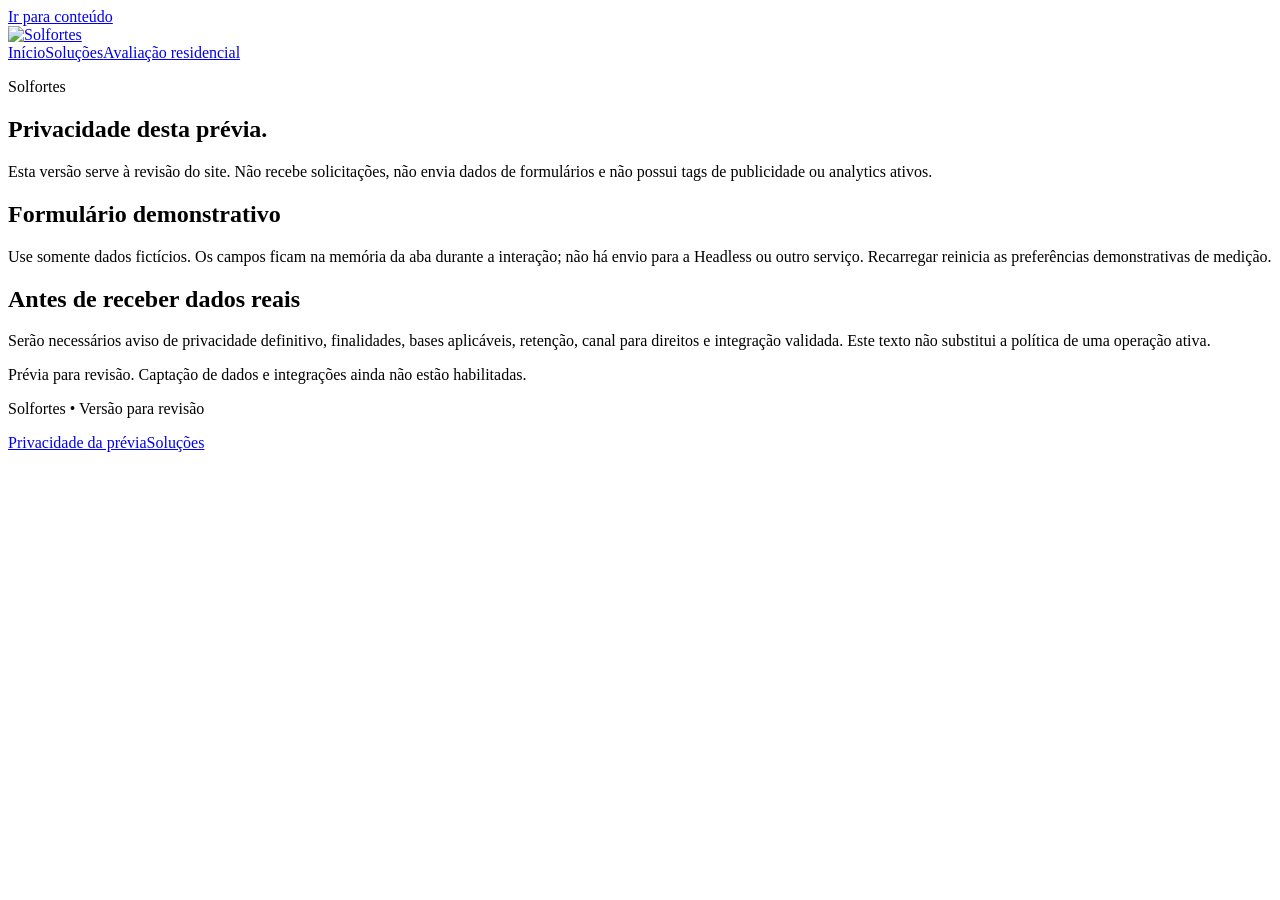
==== privacidade/index.html @ df164887 "Publish sanitized static Solfortes evaluation preview" ====
<!doctype html><html lang="pt-BR"><head><meta charset="utf-8"><meta name="viewport" content="width=device-width,initial-scale=1"><meta name="robots" content="noindex,nofollow"><meta name="description" content="Esta versão serve à revisão do site. Não recebe solicitações, não envia dados de formulários e não possui tags de publicidade ou analytics ativos."><meta http-equiv="Content-Security-Policy" content="default-src 'none'; img-src 'self' data:; style-src 'self'; script-src 'self'; connect-src 'none'; form-action 'none'; base-uri 'none'"><title>Privacidade desta prévia. | Solfortes — prévia</title><link rel="stylesheet" href="/solfortes-preview/assets/style.css"><script defer src="/solfortes-preview/assets/webmcp-public.js"></script></head><body><a class="skip" href="#conteudo">Ir para conteúdo</a><header><div class="wrap"><a href="/solfortes-preview/" aria-label="Solfortes, início"><img class="logo" src="/solfortes-preview/assets/logo.png" alt="Solfortes" width="130" height="90"></a><nav aria-label="Navegação principal"><a href="/solfortes-preview/">Início</a><a href="/solfortes-preview/solucoes/">Soluções</a><a href="/solfortes-preview/lp/solar-residencial/">Avaliação residencial</a></nav></div></header><main class="wrap" id="conteudo"><section class="intro"><p class="eyebrow">Solfortes</p><h1>Privacidade desta prévia.</h1><p>Esta versão serve à revisão do site. Não recebe solicitações, não envia dados de formulários e não possui tags de publicidade ou analytics ativos.</p></section><h2>Formulário demonstrativo</h2><p>Use somente dados fictícios. Os campos ficam na memória da aba durante a interação; não há envio para a Headless ou outro serviço. Recarregar reinicia as preferências demonstrativas de medição.</p><h2>Antes de receber dados reais</h2><p>Serão necessários aviso de privacidade definitivo, finalidades, bases aplicáveis, retenção, canal para direitos e integração validada. Este texto não substitui a política de uma operação ativa.</p><p class="note">Prévia para revisão. Captação de dados e integrações ainda não estão habilitadas.</p></main><footer><div class="wrap"><p>Solfortes • Versão para revisão</p><a href="/solfortes-preview/privacidade/">Privacidade da prévia</a><a href="/solfortes-preview/solucoes/">Soluções</a></div></footer></body></html>
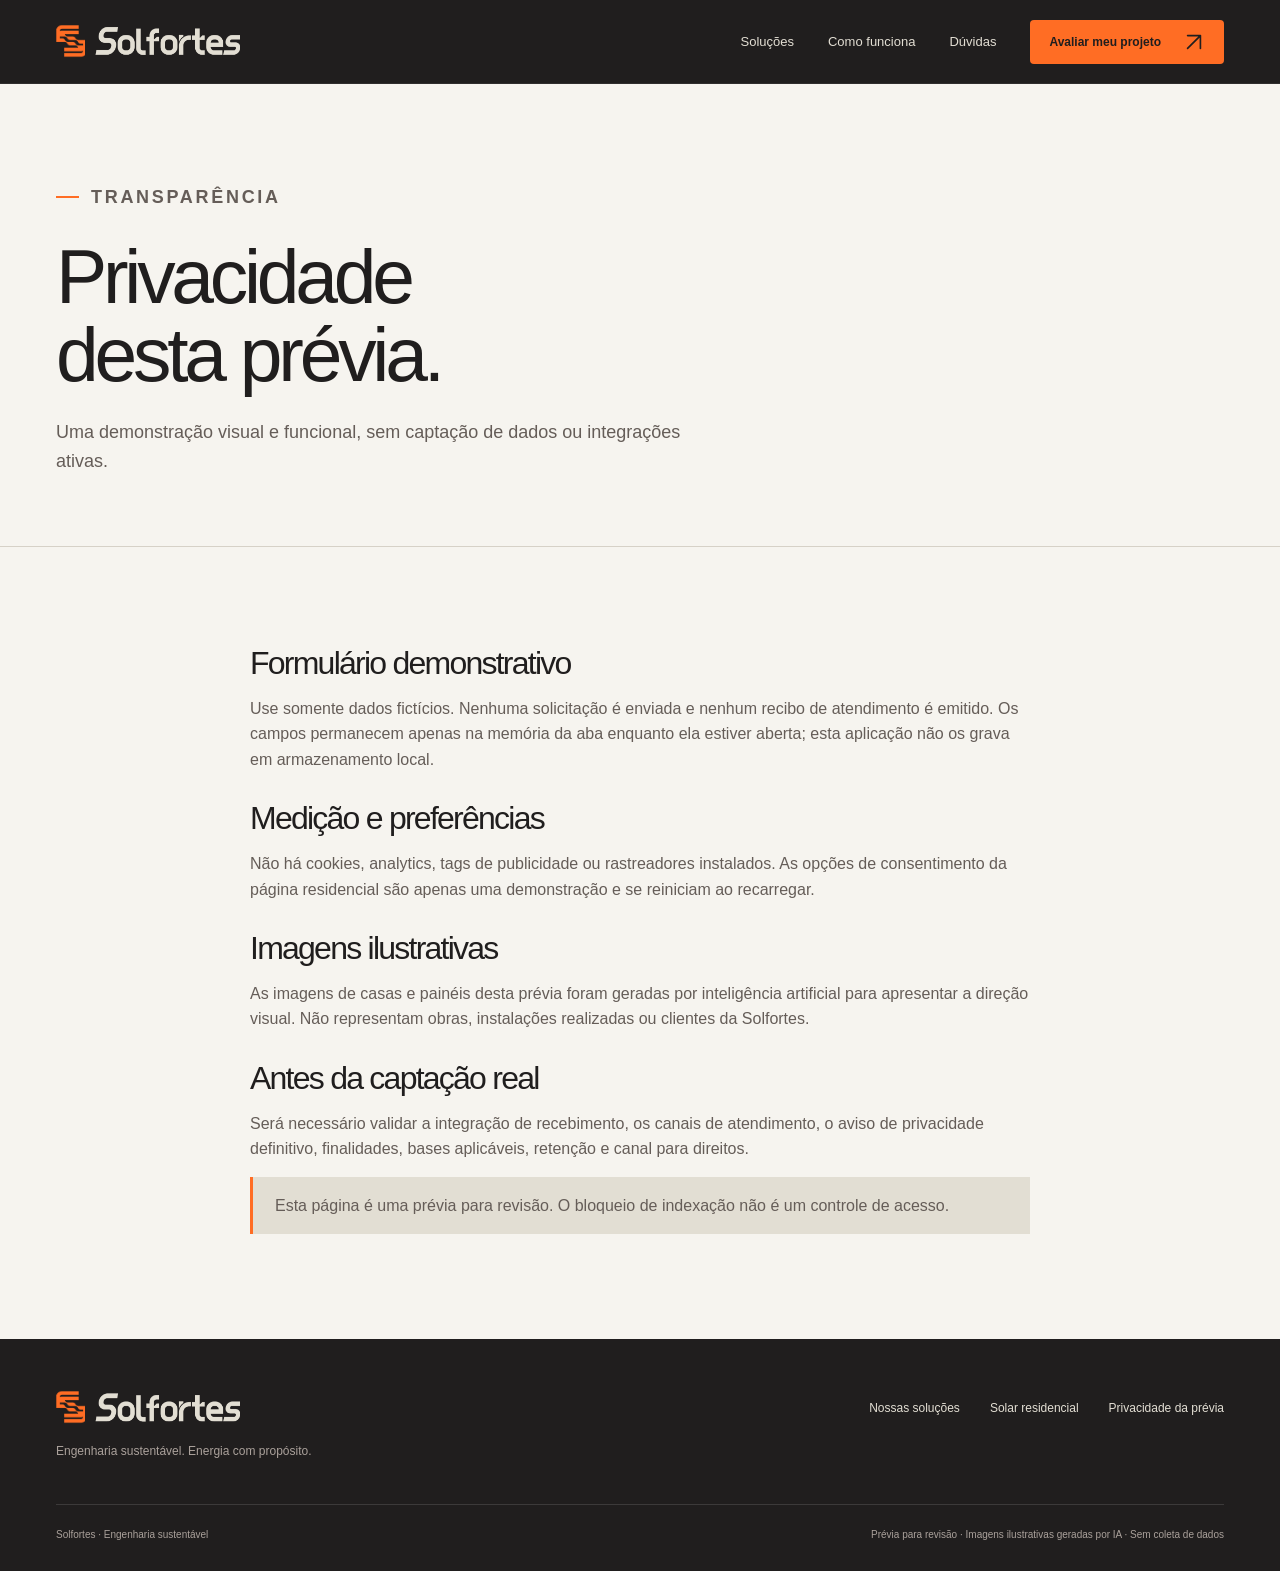
==== commit 86f1a7d2: "Publish audited Solfortes V2 static preview with 3D motion" ====
--- a/privacidade/index.html
+++ b/privacidade/index.html
@@ -1 +1 @@
-<!doctype html><html lang="pt-BR"><head><meta charset="utf-8"><meta name="viewport" content="width=device-width,initial-scale=1"><meta name="robots" content="noindex,nofollow"><meta name="description" content="Esta versão serve à revisão do site. Não recebe solicitações, não envia dados de formulários e não possui tags de publicidade ou analytics ativos."><meta http-equiv="Content-Security-Policy" content="default-src 'none'; img-src 'self' data:; style-src 'self'; script-src 'self'; connect-src 'none'; form-action 'none'; base-uri 'none'"><title>Privacidade desta prévia. | Solfortes — prévia</title><link rel="stylesheet" href="/solfortes-preview/assets/style.css"><script defer src="/solfortes-preview/assets/webmcp-public.js"></script></head><body><a class="skip" href="#conteudo">Ir para conteúdo</a><header><div class="wrap"><a href="/solfortes-preview/" aria-label="Solfortes, início"><img class="logo" src="/solfortes-preview/assets/logo.png" alt="Solfortes" width="130" height="90"></a><nav aria-label="Navegação principal"><a href="/solfortes-preview/">Início</a><a href="/solfortes-preview/solucoes/">Soluções</a><a href="/solfortes-preview/lp/solar-residencial/">Avaliação residencial</a></nav></div></header><main class="wrap" id="conteudo"><section class="intro"><p class="eyebrow">Solfortes</p><h1>Privacidade desta prévia.</h1><p>Esta versão serve à revisão do site. Não recebe solicitações, não envia dados de formulários e não possui tags de publicidade ou analytics ativos.</p></section><h2>Formulário demonstrativo</h2><p>Use somente dados fictícios. Os campos ficam na memória da aba durante a interação; não há envio para a Headless ou outro serviço. Recarregar reinicia as preferências demonstrativas de medição.</p><h2>Antes de receber dados reais</h2><p>Serão necessários aviso de privacidade definitivo, finalidades, bases aplicáveis, retenção, canal para direitos e integração validada. Este texto não substitui a política de uma operação ativa.</p><p class="note">Prévia para revisão. Captação de dados e integrações ainda não estão habilitadas.</p></main><footer><div class="wrap"><p>Solfortes • Versão para revisão</p><a href="/solfortes-preview/privacidade/">Privacidade da prévia</a><a href="/solfortes-preview/solucoes/">Soluções</a></div></footer></body></html>+<!doctype html><html lang="pt-BR"><head><meta charset="utf-8"><meta name="viewport" content="width=device-width,initial-scale=1"><meta name="robots" content="noindex,nofollow"><meta name="description" content="Energia solar, armazenamento e eficiência energética. Conheça a Solfortes e avalie o próximo passo para seu projeto."><meta http-equiv="Content-Security-Policy" content="default-src 'none'; img-src 'self' data:; style-src 'self'; script-src 'self'; connect-src 'none'; form-action 'none'; base-uri 'none'; object-src 'none'"><meta name="theme-color" content="#201e1e"><title>Privacidade da prévia | Solfortes — prévia</title><link rel="stylesheet" href="../assets/style.css"><script defer src="../assets/site.js"></script><script defer src="../assets/webmcp-public.js"></script></head><body class="site-page"><a class="skip" href="#conteudo">Ir para conteúdo</a><header class="site-header"><div class="wrap nav-wrap"><a class="brand" href="../index.html" aria-label="Solfortes, início"><span class="brand-emblem" aria-hidden="true"><img src="../assets/logo.png" alt="" width="3512" height="2458"></span><span class="brand-word" aria-hidden="true"><img src="../assets/logo.png" alt="" width="3512" height="2458"></span></a><button class="menu-toggle" type="button" aria-label="Abrir menu" aria-expanded="false" aria-controls="main-nav"><span></span><span></span></button><nav class="main-nav" id="main-nav" aria-label="Navegação principal"><a href="../solucoes/index.html">Soluções</a><a href="../index.html#como-funciona">Como funciona</a><a href="../index.html#duvidas" data-hide-tablet>Dúvidas</a><a class="btn" href="../lp/solar-residencial/index.html">Avaliar meu projeto <svg class="arrow" width="22" height="22" viewBox="0 0 24 24" fill="none" stroke="currentColor" stroke-width="1.8" stroke-linecap="round" stroke-linejoin="round" aria-hidden="true" focusable="false"><path d="M5 19 19 5M5 5h14v14"/></svg></a></nav></div></header><main id="conteudo"><section class="inner-hero"><div class="wrap"><p class="eyebrow">Transparência</p><h1>Privacidade<br>desta prévia.</h1><p>Uma demonstração visual e funcional, sem captação de dados ou integrações ativas.</p></div></section><article class="wrap prose"><h2>Formulário demonstrativo</h2><p>Use somente dados fictícios. Nenhuma solicitação é enviada e nenhum recibo de atendimento é emitido. Os campos permanecem apenas na memória da aba enquanto ela estiver aberta; esta aplicação não os grava em armazenamento local.</p><h2>Medição e preferências</h2><p>Não há cookies, analytics, tags de publicidade ou rastreadores instalados. As opções de consentimento da página residencial são apenas uma demonstração e se reiniciam ao recarregar.</p><h2>Imagens ilustrativas</h2><p>As imagens de casas e painéis desta prévia foram geradas por inteligência artificial para apresentar a direção visual. Não representam obras, instalações realizadas ou clientes da Solfortes.</p><h2>Antes da captação real</h2><p>Será necessário validar a integração de recebimento, os canais de atendimento, o aviso de privacidade definitivo, finalidades, bases aplicáveis, retenção e canal para direitos.</p><p class="note">Esta página é uma prévia para revisão. O bloqueio de indexação não é um controle de acesso.</p></article></main><footer class="site-footer"><div class="wrap"><div class="footer-main"><div><a class="brand" href="../index.html" aria-label="Solfortes, início"><span class="brand-emblem" aria-hidden="true"><img src="../assets/logo.png" alt="" width="3512" height="2458"></span><span class="brand-word" aria-hidden="true"><img src="../assets/logo.png" alt="" width="3512" height="2458"></span></a><p class="footer-caption">Engenharia sustentável. Energia com propósito.</p></div><nav class="footer-links" aria-label="Navegação do rodapé"><a href="../solucoes/index.html">Nossas soluções</a><a href="../lp/solar-residencial/index.html">Solar residencial</a><a href="../privacidade/index.html">Privacidade da prévia</a></nav></div><div class="footer-bottom"><p>Solfortes · Engenharia sustentável</p><span>Prévia para revisão · Imagens ilustrativas geradas por IA · Sem coleta de dados</span></div></div></footer></body></html>
--- a/assets/style.css
+++ b/assets/style.css
@@ -0,0 +1,33 @@
+:root{--orange:#ff6d24;--brown:#4e413b;--taupe:#857671;--sand:#e2ded3;--ink:#201e1e;--paper:#f6f4ef;--line:#d6d1c7;--muted:#655d58;--ease:cubic-bezier(.22,1,.36,1)}
+*{box-sizing:border-box}html{scroll-behavior:smooth;scroll-padding-top:100px}body{margin:0;color:var(--ink);background:var(--paper);font-family:Arial,Helvetica,sans-serif;-webkit-font-smoothing:antialiased}button,input,select,textarea{font:inherit}button,a{-webkit-tap-highlight-color:transparent}a{color:inherit}a,button,input,select,textarea,summary{outline-offset:5px}a:focus-visible,button:focus-visible,summary:focus-visible{outline:3px solid var(--orange)}img{max-width:100%;display:block}button{cursor:pointer}h1,h2,h3,p,figure{margin:0}h1,h2,h3{font-weight:500}h1,h2{letter-spacing:-.055em;line-height:1.02}p{line-height:1.6}button{color:inherit}svg{display:block}::selection{background:var(--orange);color:var(--ink)}[hidden]{display:none!important}.wrap{width:min(1320px,calc(100% - 112px));margin:auto}.skip{position:fixed;left:20px;top:-80px;z-index:1000;padding:15px 25px;background:var(--orange)}.skip:focus{top:15px}.eyebrow{font-size:11px;font-weight:700;letter-spacing:.15em;text-transform:uppercase;display:flex;align-items:center;gap:12px}.eyebrow:before{content:'';width:23px;height:2px;background:var(--orange)}.section-title{font-size:clamp(38px,4.4vw,64px)}.body-copy{color:var(--muted);font-size:17px}.orange{color:var(--orange)}.arrow{display:inline-flex;font-size:23px;font-weight:400;line-height:1;transition:transform .2s}.btn{min-height:52px;padding:0 23px;display:inline-flex;align-items:center;justify-content:space-between;gap:28px;text-decoration:none;border:1px solid transparent;border-radius:4px;background:var(--orange);color:var(--ink);font-size:14px;font-weight:700;transition:background .2s,transform .2s,box-shadow .2s}.btn:hover{background:#ff8040;box-shadow:0 6px 20px #0002;transform:translateY(-2px)}.btn:hover .arrow{transform:translate(3px,-3px)}.btn-light{background:var(--paper);color:var(--ink)}.btn-dark{background:var(--ink);color:var(--paper)}.btn-dark:hover{background:var(--brown)}.text-link{display:inline-flex;align-items:center;gap:22px;text-decoration:none;padding:14px 0;border-bottom:1px solid currentColor;font-size:14px;font-weight:600}.text-link:hover .arrow{transform:translateX(5px)}
+.site-header{height:84px;background:var(--ink);color:var(--sand);position:relative;z-index:50;border-bottom:1px solid #ffffff12}.nav-wrap{height:100%;display:flex;align-items:center;justify-content:space-between;gap:32px}.brand{display:flex;align-items:center;gap:9px;text-decoration:none;flex:none}.brand-emblem,.brand-word{position:relative;overflow:hidden;display:block}.brand-emblem{width:29px;height:33px}.brand-emblem img{position:absolute;width:190px;max-width:none;height:auto;left:-80px;top:-28px}.brand-word{width:146px;height:32px}.brand-word img{position:absolute;width:237px;max-width:none;height:auto;left:-44px;top:-79px}.main-nav{display:flex;align-items:center;gap:34px}.main-nav>a{font-size:13px;text-decoration:none;position:relative;padding:12px 0;white-space:nowrap}.main-nav>a:not(.btn):after{content:'';position:absolute;bottom:5px;height:1px;width:0;background:var(--orange);left:0;transition:width .2s}.main-nav>a:hover:after{width:100%}.main-nav .btn{min-height:44px;padding:0 18px;gap:22px;font-size:12px}.menu-toggle{display:none;background:none;border:1px solid #ffffff30;border-radius:4px;width:44px;height:44px;align-items:center;justify-content:center;flex-direction:column;gap:6px}.menu-toggle span{display:block;width:19px;height:1px;background:var(--sand)}
+.hero{position:relative;min-height:650px;height:min(760px,calc(100svh - 84px));isolation:isolate;overflow:hidden;color:var(--paper);background:var(--ink)}.hero-photo{position:absolute;inset:0;width:100%;height:100%;object-fit:cover;object-position:center 45%;z-index:-3;animation:photo-enter 1.5s var(--ease) both}.hero:after{content:'';position:absolute;inset:0;z-index:-2;background:linear-gradient(90deg,rgba(20,22,18,.88) 0%,rgba(20,22,18,.64) 33%,rgba(20,22,18,.05) 74%),linear-gradient(0deg,rgba(20,22,18,.56),transparent 33%)}.hero .wrap{height:100%;position:relative;display:flex;flex-direction:column;justify-content:center;padding-bottom:45px}.hero-kicker{font-size:11px;letter-spacing:.14em;font-weight:700;text-transform:uppercase;display:flex;gap:12px;align-items:center;color:var(--sand);margin-bottom:30px}.hero-kicker:before{content:'';width:7px;height:7px;background:var(--orange);border-radius:50%;box-shadow:0 0 0 5px #ff6d2418}.hero h1{font-size:clamp(52px,5.6vw,84px);max-width:660px;line-height:1.01;animation:rise .7s var(--ease) both}.hero h1 .orange{display:block}.hero .lead{font-size:17px;line-height:1.6;max-width:395px;color:#eee9df;margin-top:26px;animation:rise .7s .12s var(--ease) both}.hero-actions{display:flex;align-items:center;gap:30px;margin-top:30px;animation:rise .7s .22s var(--ease) both}.hero-actions .text-link{border-bottom-color:#ffffff55;color:#f6f4ef}.hero-meta{position:absolute;bottom:29px;left:0;right:0;display:flex;justify-content:space-between;align-items:center;font-size:10px;letter-spacing:.04em;color:#ede9df}.hero-meta .image-credit{background:#201e1e65;padding:7px 9px;border-radius:3px}.scroll-cue{display:flex;gap:10px;align-items:center}.scroll-cue span{font-size:18px;color:var(--orange)}.hero-marker{position:absolute;right:8%;bottom:31%;display:flex;align-items:center;gap:12px;font-size:11px;color:#fff;text-shadow:0 1px 8px #000}.hero-marker:before{content:'';height:10px;width:10px;border:1px solid #fff;background:var(--orange);border-radius:50%;box-shadow:0 0 0 9px #ffffff18}.preview-strip{background:var(--sand);font-size:11px;color:var(--brown);display:flex;align-items:center;justify-content:center;gap:9px;padding:12px 20px;text-align:center}.preview-strip i{width:5px;height:5px;background:var(--brown);border-radius:50%;flex:none}.preview-strip a{text-underline-offset:3px}
+.section{padding:110px 0}.section-heading{display:flex;align-items:flex-end;justify-content:space-between;gap:60px;margin-bottom:56px}.section-heading .eyebrow{margin-bottom:22px}.section-heading p{max-width:330px;font-size:16px;color:var(--muted);padding-bottom:5px}.solutions-layout{display:grid;grid-template-columns:1fr 1.04fr;gap:86px;align-items:center}.solution-list{border-top:1px solid var(--line)}.solution-item{border-bottom:1px solid var(--line)}.solution-item summary{list-style:none;display:flex;align-items:center;padding:25px 0;gap:22px;cursor:pointer}.solution-item summary::-webkit-details-marker{display:none}.solution-num{font-size:11px;color:var(--muted);letter-spacing:.06em}.solution-item h3{font-size:28px;letter-spacing:-.035em}.solution-item summary .toggle{font-size:25px;margin-left:auto;color:var(--brown);width:35px;height:35px;display:flex;align-items:center;justify-content:center;transition:transform .2s}.solution-item[open] summary .toggle{transform:rotate(45deg);color:var(--orange)}.solution-item[open] .solution-num{color:var(--brown)}.solution-content{padding:0 40px 26px}.solution-content p{font-size:15px;color:var(--muted);max-width:350px}.solution-content .text-link{padding-bottom:8px;font-size:13px;margin-top:11px}.solution-visual{position:relative;aspect-ratio:1/1.05;border-radius:5px;overflow:hidden;background:var(--ink)}.solution-visual>img{height:100%;width:100%;object-fit:cover;transition:transform .8s var(--ease)}.solution-visual:hover>img{transform:scale(1.035)}.solution-visual:after{content:'';position:absolute;inset:40% 0 0;background:linear-gradient(transparent,#201e1edb);pointer-events:none}.visual-caption{position:absolute;bottom:27px;left:28px;right:28px;color:var(--paper);z-index:2}.visual-caption small{font-size:10px;letter-spacing:.08em;text-transform:uppercase}.visual-caption strong{display:block;font-weight:500;font-size:26px;letter-spacing:-.035em;margin:8px 0}.visual-caption span{font-size:10px;color:var(--sand)}.visual-annotation{position:absolute;top:25px;left:25px;z-index:2;color:var(--paper);font-size:10px;letter-spacing:.1em;text-transform:uppercase;display:flex;align-items:center;gap:9px}.visual-annotation:before{content:'';height:7px;width:7px;background:var(--orange);border-radius:50%}
+.process-section{background:var(--ink);color:var(--paper);position:relative;overflow:hidden}.process-section .section-heading{margin-bottom:74px}.process-section .section-heading p{color:#bdb5ae}.process-grid{display:grid;grid-template-columns:repeat(3,1fr);gap:48px}.process-step{border-top:1px solid #ffffff28;padding-top:24px}.process-num{font-size:13px;color:var(--orange);letter-spacing:.08em;display:flex;justify-content:space-between;align-items:center;margin-bottom:45px}.process-num svg{width:28px;height:28px;stroke:var(--sand);stroke-width:1.2;fill:none}.process-step h3{font-size:25px;letter-spacing:-.035em;margin-bottom:18px}.process-step p{color:#bdb5ae;font-size:15px;max-width:300px}.energy-flow{height:72px;display:flex;align-items:center;gap:20px;margin-top:64px;border-top:1px solid #ffffff12;padding-top:33px}.energy-flow .flow-label{font-size:10px;text-transform:uppercase;letter-spacing:.12em;color:#bdb5ae;white-space:nowrap}.flow-track{position:relative;flex:1;height:1px;background:#ffffff30;overflow:hidden}.flow-track:before{content:'';position:absolute;top:0;width:18%;height:1px;left:-20%;background:var(--orange);animation:energy 4s ease-in-out infinite}.motion-toggle{background:none;border:1px solid #ffffff32;color:var(--sand);font-size:11px;padding:9px 12px;border-radius:3px;min-height:40px}.motion-paused *{animation-play-state:paused!important}.motion-paused .flow-track:before{left:41%}.perspective{display:grid;grid-template-columns:1.1fr 1fr;align-items:center;gap:86px}.perspective-photo{position:relative;overflow:hidden;border-radius:5px;aspect-ratio:1.2}.perspective-photo img{width:100%;height:100%;object-fit:cover;object-position:68%}.perspective-photo .credit{position:absolute;bottom:14px;left:18px;font-size:10px;background:#201e1e99;color:#f6f4ef;padding:5px 8px;border-radius:3px}.perspective-copy .eyebrow{margin-bottom:25px}.perspective-copy h2{font-size:clamp(36px,4vw,55px);margin-bottom:26px}.perspective-copy p{font-size:16px;color:var(--muted);max-width:420px}.perspective-copy .text-link{margin-top:22px}.principles{display:flex;flex-wrap:wrap;gap:10px 20px;margin-top:28px;font-size:12px;color:var(--brown)}.principles span:before{content:'✓';color:var(--brown);margin-right:7px}.faq-section{padding:95px 0;border-top:1px solid var(--line)}.faq-layout{display:grid;grid-template-columns:.8fr 1.2fr;gap:90px}.faq-intro .eyebrow{margin-bottom:20px}.faq-intro h2{font-size:50px}.faq-intro p{color:var(--muted);max-width:280px;margin-top:22px;font-size:15px}.faq-item{border-bottom:1px solid var(--line)}.faq-item:first-child{border-top:1px solid var(--line)}.faq-item summary{list-style:none;padding:23px 45px 23px 0;font-size:16px;cursor:pointer;position:relative;line-height:1.4}.faq-item summary::-webkit-details-marker{display:none}.faq-item summary:after{content:'+';position:absolute;right:4px;top:20px;font-size:24px;font-weight:400;transition:transform .2s}.faq-item[open] summary:after{transform:rotate(45deg);color:var(--brown)}.faq-item p{padding:0 38px 24px 0;font-size:15px;color:var(--muted)}.cta-section{background:var(--orange);padding:70px 0}.cta-inner{display:flex;align-items:center;justify-content:space-between;gap:50px}.cta-inner h2{font-size:clamp(36px,4.8vw,66px);max-width:700px}.cta-inner .btn{flex:none}.site-footer{padding:52px 0 28px;background:var(--ink);color:var(--sand)}.footer-main{display:flex;justify-content:space-between;align-items:flex-start;gap:30px;padding-bottom:42px}.footer-caption{font-size:12px;margin-top:18px;color:#aaa19b}.footer-links{display:flex;gap:30px;flex-wrap:wrap;font-size:12px}.footer-links a{padding:10px 0;text-decoration:none}.footer-links a:hover{text-decoration:underline}.footer-bottom{border-top:1px solid #ffffff20;padding-top:22px;display:flex;gap:25px;justify-content:space-between;font-size:10px;color:#aaa19b;line-height:1.5}.reveal{opacity:1;transform:none}.js-reveal .reveal:not(.in-view){opacity:0;transform:translateY(22px)}.js-reveal .reveal{transition:opacity .6s var(--ease),transform .6s var(--ease)}
+/* Residential landing page */
+.lp-header .nav-wrap{justify-content:space-between}.lp-header .header-label{font-size:11px;letter-spacing:.08em;color:#c5bdb7}.back-link{font-size:12px;text-decoration:none;display:flex;gap:10px;align-items:center}.lp-hero{padding:42px 0 48px;background:var(--paper);position:relative;overflow:hidden}.lp-grid{display:grid;grid-template-columns:1fr .85fr;gap:82px;align-items:start}.lp-copy{padding-top:15px}.lp-copy .eyebrow{margin-bottom:24px}.lp-copy h1{font-size:clamp(47px,4.9vw,69px);max-width:570px}.lp-copy h1 span{color:var(--brown)}.lp-copy .lead{font-size:16px;color:var(--muted);max-width:400px;margin-top:23px}.lp-hero-photo{position:relative;margin-top:28px;height:238px;border-radius:4px;overflow:hidden}.lp-hero-photo img{width:100%;height:100%;object-fit:cover;object-position:67% 45%;animation:photo-enter 1.5s var(--ease) both}.lp-hero-photo .credit{position:absolute;bottom:11px;right:12px;font-size:9px;background:#201e1e99;color:white;padding:5px 7px;border-radius:3px}.lp-photo-label{position:absolute;left:20px;bottom:20px;color:white;font-size:13px;text-shadow:0 1px 7px #000;display:flex;align-items:center;gap:8px}.lp-photo-label:before{content:'';width:6px;height:6px;background:var(--orange);border-radius:50%}.mobile-hero-cta{display:none}.form-panel{background:white;border:1px solid #e6e1d9;border-radius:7px;padding:27px 30px 25px;box-shadow:0 16px 45px #4e413b09;scroll-margin-top:25px;position:relative}.form-panel:before{content:'';height:3px;background:var(--orange);position:absolute;top:-1px;left:30px;width:48px}.form-head{display:flex;justify-content:space-between;align-items:center;gap:15px}.form-head h2{font-size:27px;letter-spacing:-.045em}.form-tag{font-size:9px;text-transform:uppercase;letter-spacing:.06em;border:1px solid #d9d2c8;border-radius:3px;padding:5px 7px;color:var(--brown)}.form-intro{color:var(--muted);font-size:12px;line-height:1.5;margin-top:9px;margin-bottom:19px;max-width:350px}.form-grid{display:grid;grid-template-columns:1fr 1fr;gap:13px 15px}.field{min-width:0}.field-full{grid-column:1/-1}.field-city{display:grid;grid-template-columns:1fr 90px;gap:15px}.field label{display:block;font-size:11px;font-weight:600;margin-bottom:7px;color:var(--brown)}input,select,textarea{width:100%;min-height:43px;color:var(--ink);background:#fcfbf9;border:1px solid #d6d1c7;border-radius:3px;padding:10px 12px;font-size:13px;transition:border-color .2s,box-shadow .2s}input:focus,select:focus,textarea:focus{outline:2px solid #ff6d2466;outline-offset:1px;border-color:var(--orange)}select{padding-right:7px}textarea{resize:vertical}input[aria-invalid=true],select[aria-invalid=true],textarea[aria-invalid=true]{border-color:#a52718;background:#fff6f3}.error{display:block;font-size:11px;line-height:1.4;color:#9c281c;margin-top:4px}.error:empty{display:none}.note-field{margin-top:13px;border:0}.note-field summary{font-size:11px;color:var(--muted);min-height:28px;cursor:pointer}.note-field textarea{margin-top:5px}.submit-btn{width:100%;margin-top:13px;min-height:47px;font-size:13px}.form-notice{font-size:10px;line-height:1.5;display:block;color:var(--muted);margin-top:10px;text-align:center}.form-notice a{text-underline-offset:2px}#status{font-size:12px;color:var(--brown);padding:0;line-height:1.5}#status:not(:empty){padding:12px;background:#f3eee5;border-left:3px solid var(--orange);margin-top:12px}.lp-benefits{border-top:1px solid var(--line);border-bottom:1px solid var(--line);padding:27px 0}.benefit-row{display:grid;grid-template-columns:repeat(3,1fr);gap:40px}.benefit{display:flex;align-items:center;gap:15px}.benefit svg{width:26px;height:26px;stroke:var(--brown);fill:none;stroke-width:1.3;flex:none}.benefit strong{font-size:13px;font-weight:500;display:block}.benefit span{font-size:11px;color:var(--muted);display:block;margin-top:5px}.lp-story{padding:94px 0}.lp-story .section-heading{margin-bottom:45px}.lp-story .process-grid{gap:50px}.lp-story .process-step{border-top-color:var(--line)}.lp-story .process-num{color:var(--brown);margin-bottom:30px}.lp-story .process-step p{color:var(--muted)}.lp-story .process-num svg{stroke:var(--brown)}.lp-dark-split{display:grid;grid-template-columns:1fr 1fr;background:var(--ink);color:var(--paper)}.lp-dark-split .image-half{min-height:460px;position:relative}.lp-dark-split .image-half img{position:absolute;width:100%;height:100%;object-fit:cover}.lp-dark-split .image-half small{position:absolute;bottom:20px;left:24px;font-size:10px;background:#201e1e88;padding:6px 9px}.lp-dark-split .content-half{padding:70px clamp(35px,6vw,90px);display:flex;flex-direction:column;justify-content:center}.lp-dark-split h2{font-size:clamp(37px,4vw,56px);margin:25px 0}.lp-dark-split p{color:#c5bdb7;font-size:16px}.lp-dark-split .text-link{align-self:flex-start;margin-top:20px}.privacy-controls{background:#ede9e0;padding:28px 0;color:var(--muted);font-size:11px}.privacy-controls summary{cursor:pointer;min-height:24px;color:var(--brown)}.privacy-controls p{max-width:800px;margin:12px 0}.privacy-controls button{background:transparent;border:1px solid #857671;padding:10px 13px;border-radius:3px;margin:5px 10px 5px 0;min-height:44px;font-size:11px}.mobile-sticky{display:none}.inner-hero{padding:74px 0 70px;border-bottom:1px solid var(--line)}.inner-hero .eyebrow{margin-bottom:25px}.inner-hero h1{font-size:clamp(44px,6vw,80px);max-width:850px}.inner-hero p{font-size:18px;color:var(--muted);max-width:650px;margin-top:25px}.inner-hero .btn{margin-top:30px}.inner-split{display:grid;grid-template-columns:1fr 1fr;gap:90px;align-items:center}.inner-split h2{font-size:45px;margin-bottom:28px}.inner-split ul{list-style:none;padding:0;margin:0}.inner-split li{padding:19px 0;border-top:1px solid var(--line);font-size:16px;display:flex;gap:20px}.inner-split li:before{content:'↗';color:var(--brown)}.inner-split .solution-visual{aspect-ratio:1.2}.prose{max-width:780px;padding:70px 0 90px}.prose h2{font-size:32px;margin:30px 0 16px}.prose p{color:var(--muted);margin:15px 0}.prose .note{border-left:3px solid var(--orange);padding:16px 22px;background:var(--sand)}
+@keyframes rise{from{opacity:0;transform:translateY(20px)}to{opacity:1;transform:none}}@keyframes photo-enter{from{transform:scale(1.045)}to{transform:scale(1)}}@keyframes energy{0%{left:-20%}80%,100%{left:120%}}
+@media(min-width:1600px){.hero{height:760px}.hero .wrap{padding-bottom:65px}}
+@media(max-width:1150px){.wrap{width:calc(100% - 72px)}.main-nav{gap:24px}.hero{min-height:620px}.hero h1{font-size:64px;max-width:570px}.solutions-layout,.perspective{gap:50px}.section{padding:85px 0}.lp-grid{gap:40px;grid-template-columns:1fr 1fr}.lp-copy h1{font-size:55px}.form-panel{padding:25px}.lp-hero-photo{height:230px}.faq-layout{gap:60px}.hero-marker{right:6%;bottom:25%}}
+@media(max-width:900px){.main-nav{gap:20px}.main-nav>a{font-size:12px}.main-nav .btn{padding:0 12px;gap:10px}.main-nav>a[data-hide-tablet]{display:none}.hero h1{font-size:58px;max-width:510px}.hero .lead{max-width:345px;font-size:16px}.hero:after{background:linear-gradient(90deg,#141612e0,#1416128a 50%,#14161210),linear-gradient(0deg,#14161280,transparent 40%)}.section-heading{gap:30px}.section-title{font-size:44px}.solutions-layout{gap:36px}.solution-item h3{font-size:23px}.solution-content{padding-left:32px;padding-right:15px}.solution-visual{aspect-ratio:.85}.perspective{gap:42px}.perspective-photo{aspect-ratio:.83}.process-grid{gap:30px}.process-step h3{font-size:22px}.faq-layout{grid-template-columns:.85fr 1.15fr;gap:42px}.faq-intro h2{font-size:42px}.lp-grid{gap:30px;grid-template-columns:.95fr 1.05fr}.lp-copy h1{font-size:47px}.form-panel{padding:24px 20px}.form-head h2{font-size:24px}.lp-copy .lead{font-size:15px}.lp-hero-photo{height:260px}.lp-photo-label{display:none}.form-grid{gap:12px}.form-grid>.field:not(.field-full){grid-column:1/-1}.lp-dark-split .content-half{padding:55px 35px}.benefit-row{gap:22px}.benefit{gap:10px}}
+@media(max-width:700px){html{scroll-padding-top:24px}.wrap{width:calc(100% - 40px)}.site-header{height:72px}.brand{gap:5px}.brand-word{width:130px;height:29px}.brand-word img{width:214px;left:-40px;top:-71px}.brand-emblem{width:25px;height:29px}.brand-emblem img{width:170px;left:-71px;top:-25px}.menu-toggle{display:flex}.main-nav{position:absolute;top:72px;left:0;right:0;background:var(--ink);border-top:1px solid #ffffff20;display:none;padding:20px;align-items:stretch;gap:4px;box-shadow:0 25px 30px #0003}.main-nav.is-open{display:flex;flex-direction:column}.main-nav>a{padding:14px 4px;font-size:15px;min-height:46px}.main-nav>a[data-hide-tablet]{display:block}.main-nav .btn{justify-content:space-between;min-height:48px;margin-top:8px;padding:0 15px}.menu-toggle[aria-expanded=true] span:first-child{transform:translateY(3.5px) rotate(45deg)}.menu-toggle[aria-expanded=true] span:last-child{transform:translateY(-3.5px) rotate(-45deg)}.hero{height:auto;min-height:700px}.hero .wrap{padding-top:58px;padding-bottom:220px;justify-content:flex-start;min-height:700px}.hero-photo{object-position:61% center}.hero:after{background:linear-gradient(180deg,#141612d9,#141612a8 45%,#14161206 79%,#14161277),linear-gradient(90deg,#14161245,transparent)}.hero-kicker{font-size:9px;letter-spacing:.12em;margin-bottom:24px}.hero h1{font-size:clamp(44px,11.6vw,64px);max-width:470px;line-height:1.04;letter-spacing:-.055em}.hero .lead{font-size:15px;max-width:325px;margin-top:22px}.hero-actions{gap:16px;flex-wrap:wrap;margin-top:26px}.hero-actions .btn{min-height:50px;font-size:13px;padding:0 18px;gap:20px}.hero-actions .text-link{font-size:12px;padding:14px 0;gap:14px}.hero-meta{bottom:20px;align-items:flex-end;font-size:9px}.hero-meta .image-credit{max-width:145px;font-size:8px;line-height:1.4;text-align:right}.hero-marker{bottom:115px;right:30px;font-size:10px}.preview-strip{font-size:10px;line-height:1.5;padding:11px 20px}.section{padding:65px 0}.section-heading{display:block;margin-bottom:36px}.section-heading .eyebrow{margin-bottom:19px}.section-title{font-size:43px}.section-heading p{margin-top:22px;max-width:380px;font-size:15px}.solutions-layout{grid-template-columns:1fr;gap:30px}.solution-item summary{padding:22px 0;gap:18px}.solution-item h3{font-size:27px}.solution-content{padding-left:31px}.solution-visual{aspect-ratio:1.22}.visual-caption{left:23px;bottom:23px}.process-section .section-heading{margin-bottom:42px}.process-grid{grid-template-columns:1fr;gap:32px}.process-step{position:relative;padding:22px 0 0 43px}.process-num{position:absolute;top:26px;left:0;font-size:11px;display:block;margin:0}.process-num svg{display:none}.process-step h3{font-size:25px;margin-bottom:14px}.process-step p{max-width:370px;font-size:15px}.energy-flow{margin-top:35px;gap:14px;flex-wrap:wrap;height:auto;padding-top:25px}.energy-flow .flow-label{font-size:8px}.flow-track{min-width:70px}.motion-toggle{font-size:10px;min-height:44px;margin-top:0}.perspective{grid-template-columns:1fr;gap:36px}.perspective-photo{aspect-ratio:1.14}.perspective-copy h2{font-size:42px}.perspective-copy .eyebrow{margin-bottom:20px}.faq-section{padding:65px 0}.faq-layout{grid-template-columns:1fr;gap:32px}.faq-intro h2{font-size:42px}.faq-intro p{max-width:330px;margin-top:20px}.faq-item summary{font-size:15px;padding:22px 34px 22px 0}.faq-item p{padding-right:20px;font-size:14px}.cta-section{padding:52px 0}.cta-inner{display:block}.cta-inner h2{font-size:45px;max-width:420px}.cta-inner .btn{margin-top:30px;min-height:50px;font-size:13px}.site-footer{padding:40px 0 25px}.footer-main{display:block;padding-bottom:26px}.footer-links{gap:10px 24px;margin-top:25px}.footer-links a{font-size:11px}.footer-bottom{display:block;font-size:9px}.footer-bottom span{display:block;margin-top:10px}.lp-header .header-label{display:none}.lp-header .back-link{font-size:11px;gap:5px}.lp-hero{padding:34px 0 38px}.lp-grid{grid-template-columns:1fr;gap:32px}.lp-copy{padding:0}.lp-copy .eyebrow{font-size:9px;margin-bottom:23px}.lp-copy h1{font-size:48px;max-width:450px;line-height:1.02}.lp-copy .lead{font-size:15px;max-width:360px;margin-top:23px}.mobile-hero-cta{display:inline-flex;margin-top:22px;min-height:48px;font-size:13px}.lp-hero-photo{height:210px;margin-top:27px}.lp-photo-label{display:flex;font-size:11px;bottom:18px;left:18px}.lp-hero-photo .credit{font-size:8px;bottom:16px;right:14px;max-width:95px;text-align:right;line-height:1.4}.form-panel{padding:27px 22px 23px;scroll-margin-top:18px}.form-head h2{font-size:28px}.form-intro{font-size:13px;margin-bottom:23px}.form-tag{font-size:9px}.field label{font-size:12px}.form-grid{gap:17px}.form-grid>.field:not(.field-full){grid-column:auto}.form-grid>.field.contact-field{grid-column:1/-1}.form-grid>.field.channel-field{grid-column:1/-1}.field-city{grid-template-columns:1fr 80px;gap:12px}input,select,textarea{font-size:16px;min-height:46px}.note-field summary{font-size:12px;min-height:34px;line-height:1.5}.submit-btn{min-height:50px}.form-notice{font-size:11px}.lp-benefits{padding:27px 0}.benefit-row{grid-template-columns:1fr;gap:23px}.benefit{gap:18px}.benefit strong{font-size:14px}.benefit span{font-size:12px}.lp-story{padding:65px 0}.lp-story .process-grid{gap:32px}.lp-story .process-num{margin:0}.lp-dark-split{grid-template-columns:1fr}.lp-dark-split .image-half{min-height:300px}.lp-dark-split .content-half{padding:50px 20px}.lp-dark-split h2{font-size:43px;max-width:400px;margin:24px 0}.lp-dark-split p{font-size:15px;max-width:380px}.privacy-controls{padding-bottom:34px}.privacy-controls button{width:100%;margin-right:0;font-size:12px}.mobile-sticky{display:flex;position:fixed;bottom:0;left:0;right:0;padding:10px 20px max(10px,env(safe-area-inset-bottom));background:#f6f4eff5;backdrop-filter:blur(10px);border-top:1px solid var(--line);z-index:40;transform:translateY(110%);transition:transform .25s;pointer-events:none}.mobile-sticky.visible{transform:translateY(0);pointer-events:auto}.mobile-sticky .btn{width:100%;min-height:46px}.lp-page .site-footer{padding-bottom:95px}.inner-hero{padding:48px 0}.inner-hero h1{font-size:49px}.inner-hero p{font-size:16px}.inner-split{grid-template-columns:1fr;gap:35px}.inner-split h2{font-size:40px}.prose{padding:40px 0 60px}.prose h2{font-size:30px}.prose p{font-size:15px}}
+@media(max-width:370px){.wrap{width:calc(100% - 32px)}.hero h1{font-size:43px}.hero-actions{gap:9px}.hero-actions .btn{padding:0 15px;gap:14px}.hero-actions .text-link{font-size:11px}.hero-kicker{font-size:8px}.lp-copy h1{font-size:43px}.form-panel{padding:24px 16px}.form-head h2{font-size:26px}.solution-item h3{font-size:25px}.hero-meta .scroll-cue{max-width:135px;line-height:1.4}}
+@media(prefers-reduced-motion:reduce){html{scroll-behavior:auto}*,*:before,*:after{animation:none!important;transition:none!important}.js-reveal .reveal:not(.in-view){opacity:1;transform:none}.flow-track:before{left:41%}.motion-toggle{display:none}}
+@media print{.site-header,.site-footer,.mobile-sticky,.motion-toggle{display:none}.hero{height:auto;min-height:500px}.reveal{opacity:1!important;transform:none!important}}
+
+/* Progressive enhancement: navigation is usable without JavaScript. */
+@media(max-width:700px){html:not(.js-menu) .site-header:not(.lp-header){height:auto}html:not(.js-menu) .nav-wrap{flex-wrap:wrap;padding:20px 0}html:not(.js-menu) .main-nav{position:static;display:flex;width:100%;flex-direction:column;padding:12px 0 0;box-shadow:none}html:not(.js-menu) .menu-toggle{display:none}}
+
+/* Pause generated content too; keep visible focus on the orange CTA band. */
+.motion-paused .flow-track::before{animation-play-state:paused!important}.cta-section a:focus-visible{outline-color:var(--ink);box-shadow:0 0 0 3px var(--paper)}
+
+/* A static fallback without JS and a two-tone keyboard focus ring. */
+html:not(.js-menu) .flow-track::before{animation:none;left:41%}html:not(.js-menu) .motion-toggle{display:none}a:focus-visible,button:focus-visible,summary:focus-visible{outline:3px solid var(--ink);box-shadow:0 0 0 3px var(--paper)}.site-header a:focus-visible,.site-header button:focus-visible,.hero a:focus-visible,.process-section button:focus-visible,.site-footer a:focus-visible,.lp-dark-split a:focus-visible{outline-color:var(--paper);box-shadow:0 0 0 3px var(--ink)}
+/* Lightweight layered solar illustration. No WebGL, canvas or runtime dependency. */
+.solar-experience{padding:78px 0 68px;background:var(--ink);color:var(--paper);overflow:hidden}.solar-layout{display:grid;grid-template-columns:.8fr 1.2fr;gap:46px;align-items:center}.solar-story{max-width:410px}.solar-story h2{font-size:clamp(42px,4.3vw,64px);margin:23px 0}.solar-story>p:not(.eyebrow){color:var(--sand);font-size:15px}.solar-steps{list-style:none;margin:28px 0;padding:0;display:grid;gap:14px;font-size:14px;color:var(--sand)}.solar-steps span{display:inline-block;width:30px;color:var(--orange);font-size:11px}.solar-toggle{min-height:44px;border-color:#a99b8b;color:var(--paper);padding:11px 16px}.solar-story .solar-disclaimer{font-size:11px!important;margin-top:17px;max-width:340px;line-height:1.6}.solar-figure{min-width:0}.solar-stage{position:relative;aspect-ratio:1.44;perspective:1100px;isolation:isolate}.solar-world{position:absolute;inset:0;transform-style:preserve-3d;transform:rotateX(8deg) rotateY(-9deg);animation:solar-drift 14s ease-in-out infinite alternate;animation-play-state:paused}.solar-layer{position:absolute;inset:0;width:100%;height:100%;overflow:visible;pointer-events:none}.solar-ground{transform:translateZ(0)}.solar-house{transform:translateZ(32px)}.solar-energy{transform:translateZ(38px);fill:none}.solar-sun{transform:translateZ(76px)}.solar-orbit{fill:none;stroke:#e2ded323;stroke-width:1;stroke-dasharray:4 10}.solar-wire{stroke:#ff6d2445;stroke-width:3;stroke-linejoin:round}.solar-current{stroke:var(--orange);stroke-width:4;stroke-linecap:round;stroke-linejoin:round;stroke-dasharray:22 240;animation:solar-current 4s linear infinite;animation-play-state:paused}.solar-sunbeam{stroke:#ffab7538;stroke-width:2;stroke-dasharray:4 9}.solar-sun-disc{transform-origin:226px 115px;animation:solar-sun 8s ease-in-out infinite alternate;animation-play-state:paused}.solar-panel-glint{opacity:.7}.solar-figure figcaption{font-size:11px;color:var(--sand);display:flex;gap:9px;align-items:center;justify-content:center;margin-top:12px;text-align:center;line-height:1.6}.solar-live-dot{width:6px;height:6px;border-radius:50%;background:var(--orange);flex:none}html.js-solar-motion .solar-stage.scene-running .solar-world,html.js-solar-motion .solar-stage.scene-running .solar-current,html.js-solar-motion .solar-stage.scene-running .solar-sun-disc{animation-play-state:running}.motion-paused .solar-world,.motion-paused .solar-current,.motion-paused .solar-sun-disc{animation-play-state:paused!important}.solar-experience button:focus-visible{outline-color:var(--paper);box-shadow:0 0 0 3px var(--ink)}
+@keyframes solar-drift{from{transform:rotateX(8deg) rotateY(-9deg) translateY(0)}to{transform:rotateX(2deg) rotateY(8deg) translateY(-8px)}}@keyframes solar-current{to{stroke-dashoffset:-262}}@keyframes solar-sun{to{transform:translate(13px,-9px)}}
+@media(max-width:900px){.solar-layout{gap:20px;grid-template-columns:1fr 1.1fr}.solar-experience{padding:55px 0}.solar-story h2{font-size:46px}.solar-story>p:not(.eyebrow){font-size:14px}.solar-stage{perspective:900px}}
+@media(max-width:700px){.solar-layout{grid-template-columns:1fr;gap:20px}.solar-story{max-width:100%}.solar-story h2{font-size:44px}.solar-stage{max-width:540px;width:100%;margin:auto;perspective:850px}.solar-world{animation-duration:18s;transform:rotateX(5deg) rotateY(-5deg)}.solar-sun{transform:translateZ(35px)}.solar-house{transform:translateZ(16px)}.solar-energy{transform:translateZ(19px)}.solar-figure figcaption{font-size:10px}.solar-experience{padding:48px 0 38px}}
+@media(prefers-reduced-motion:reduce){.solar-world,.solar-current,.solar-sun-disc{animation:none!important}.solar-world{transform:none}.solar-toggle{display:none}}
+@supports not (transform-style:preserve-3d){.solar-world,.solar-layer{transform:none!important}.solar-world{animation:none!important}}
+@media print{.solar-experience{background:white;color:black}.solar-story>p:not(.eyebrow),.solar-steps,.solar-figure figcaption{color:#4e413b}.solar-world,.solar-current,.solar-sun-disc{animation:none!important}}
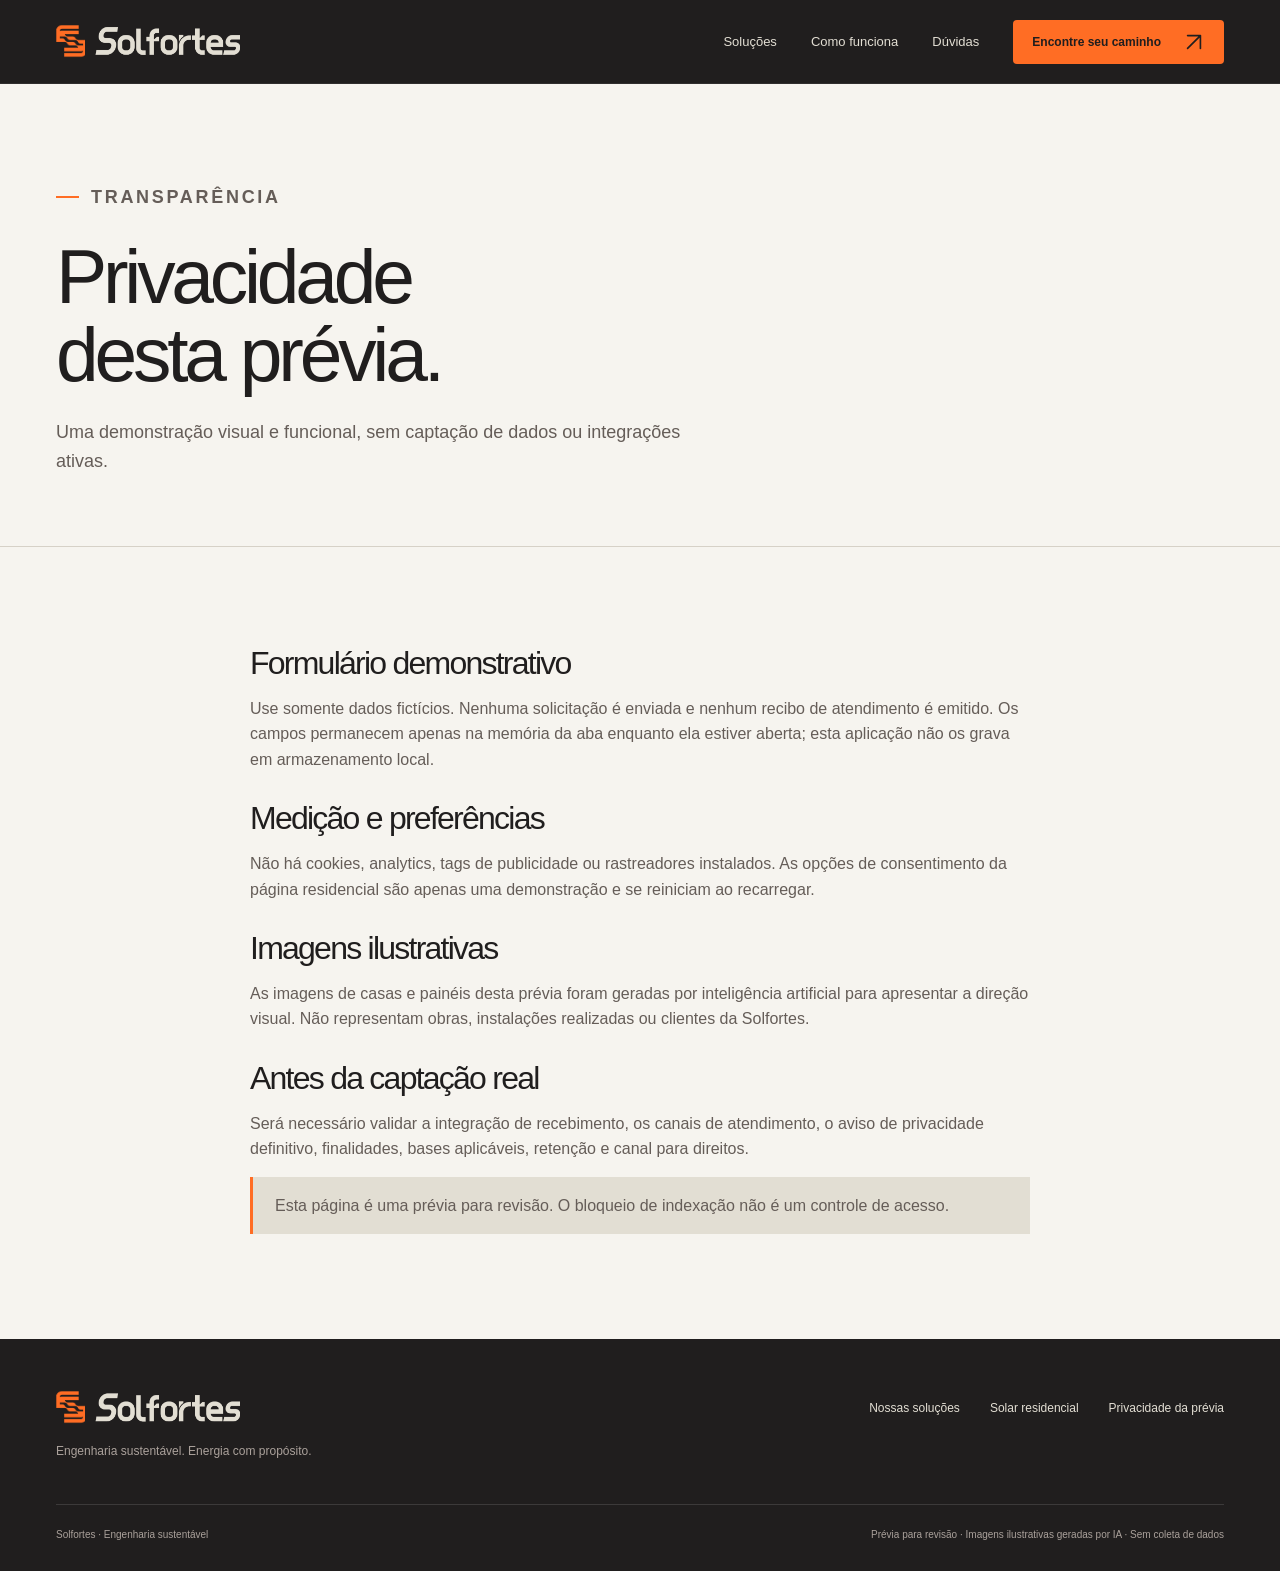
==== commit c0c2857e: "Refine Solfortes V3 solar geometry, audience journeys and storage preview" ====
--- a/privacidade/index.html
+++ b/privacidade/index.html
@@ -1 +1 @@
-<!doctype html><html lang="pt-BR"><head><meta charset="utf-8"><meta name="viewport" content="width=device-width,initial-scale=1"><meta name="robots" content="noindex,nofollow"><meta name="description" content="Energia solar, armazenamento e eficiência energética. Conheça a Solfortes e avalie o próximo passo para seu projeto."><meta http-equiv="Content-Security-Policy" content="default-src 'none'; img-src 'self' data:; style-src 'self'; script-src 'self'; connect-src 'none'; form-action 'none'; base-uri 'none'; object-src 'none'"><meta name="theme-color" content="#201e1e"><title>Privacidade da prévia | Solfortes — prévia</title><link rel="stylesheet" href="../assets/style.css"><script defer src="../assets/site.js"></script><script defer src="../assets/webmcp-public.js"></script></head><body class="site-page"><a class="skip" href="#conteudo">Ir para conteúdo</a><header class="site-header"><div class="wrap nav-wrap"><a class="brand" href="../index.html" aria-label="Solfortes, início"><span class="brand-emblem" aria-hidden="true"><img src="../assets/logo.png" alt="" width="3512" height="2458"></span><span class="brand-word" aria-hidden="true"><img src="../assets/logo.png" alt="" width="3512" height="2458"></span></a><button class="menu-toggle" type="button" aria-label="Abrir menu" aria-expanded="false" aria-controls="main-nav"><span></span><span></span></button><nav class="main-nav" id="main-nav" aria-label="Navegação principal"><a href="../solucoes/index.html">Soluções</a><a href="../index.html#como-funciona">Como funciona</a><a href="../index.html#duvidas" data-hide-tablet>Dúvidas</a><a class="btn" href="../lp/solar-residencial/index.html">Avaliar meu projeto <svg class="arrow" width="22" height="22" viewBox="0 0 24 24" fill="none" stroke="currentColor" stroke-width="1.8" stroke-linecap="round" stroke-linejoin="round" aria-hidden="true" focusable="false"><path d="M5 19 19 5M5 5h14v14"/></svg></a></nav></div></header><main id="conteudo"><section class="inner-hero"><div class="wrap"><p class="eyebrow">Transparência</p><h1>Privacidade<br>desta prévia.</h1><p>Uma demonstração visual e funcional, sem captação de dados ou integrações ativas.</p></div></section><article class="wrap prose"><h2>Formulário demonstrativo</h2><p>Use somente dados fictícios. Nenhuma solicitação é enviada e nenhum recibo de atendimento é emitido. Os campos permanecem apenas na memória da aba enquanto ela estiver aberta; esta aplicação não os grava em armazenamento local.</p><h2>Medição e preferências</h2><p>Não há cookies, analytics, tags de publicidade ou rastreadores instalados. As opções de consentimento da página residencial são apenas uma demonstração e se reiniciam ao recarregar.</p><h2>Imagens ilustrativas</h2><p>As imagens de casas e painéis desta prévia foram geradas por inteligência artificial para apresentar a direção visual. Não representam obras, instalações realizadas ou clientes da Solfortes.</p><h2>Antes da captação real</h2><p>Será necessário validar a integração de recebimento, os canais de atendimento, o aviso de privacidade definitivo, finalidades, bases aplicáveis, retenção e canal para direitos.</p><p class="note">Esta página é uma prévia para revisão. O bloqueio de indexação não é um controle de acesso.</p></article></main><footer class="site-footer"><div class="wrap"><div class="footer-main"><div><a class="brand" href="../index.html" aria-label="Solfortes, início"><span class="brand-emblem" aria-hidden="true"><img src="../assets/logo.png" alt="" width="3512" height="2458"></span><span class="brand-word" aria-hidden="true"><img src="../assets/logo.png" alt="" width="3512" height="2458"></span></a><p class="footer-caption">Engenharia sustentável. Energia com propósito.</p></div><nav class="footer-links" aria-label="Navegação do rodapé"><a href="../solucoes/index.html">Nossas soluções</a><a href="../lp/solar-residencial/index.html">Solar residencial</a><a href="../privacidade/index.html">Privacidade da prévia</a></nav></div><div class="footer-bottom"><p>Solfortes · Engenharia sustentável</p><span>Prévia para revisão · Imagens ilustrativas geradas por IA · Sem coleta de dados</span></div></div></footer></body></html>+<!doctype html><html lang="pt-BR"><head><meta charset="utf-8"><meta name="viewport" content="width=device-width,initial-scale=1"><meta name="robots" content="noindex,nofollow"><meta name="description" content="Energia solar, armazenamento e eficiência energética. Conheça a Solfortes e avalie o próximo passo para seu projeto."><meta http-equiv="Content-Security-Policy" content="default-src 'none'; img-src 'self' data:; style-src 'self'; script-src 'self'; connect-src 'none'; form-action 'none'; base-uri 'none'; object-src 'none'"><meta name="theme-color" content="#201e1e"><title>Privacidade da prévia | Solfortes — prévia</title><link rel="stylesheet" href="../assets/style.css"><script defer src="../assets/site.js"></script><script defer src="../assets/webmcp-public.js"></script></head><body class="site-page"><a class="skip" href="#conteudo">Ir para conteúdo</a><header class="site-header"><div class="wrap nav-wrap"><a class="brand" href="../index.html" aria-label="Solfortes, início"><span class="brand-emblem" aria-hidden="true"><img src="../assets/logo.png" alt="" width="3512" height="2458"></span><span class="brand-word" aria-hidden="true"><img src="../assets/logo.png" alt="" width="3512" height="2458"></span></a><button class="menu-toggle" type="button" aria-label="Abrir menu" aria-expanded="false" aria-controls="main-nav"><span></span><span></span></button><nav class="main-nav" id="main-nav" aria-label="Navegação principal"><a href="../solucoes/index.html">Soluções</a><a href="../index.html#como-funciona">Como funciona</a><a href="../index.html#duvidas" data-hide-tablet>Dúvidas</a><a class="btn" href="../index.html#para-quem">Encontre seu caminho <svg class="arrow" width="22" height="22" viewBox="0 0 24 24" fill="none" stroke="currentColor" stroke-width="1.8" stroke-linecap="round" stroke-linejoin="round" aria-hidden="true" focusable="false"><path d="M5 19 19 5M5 5h14v14"/></svg></a></nav></div></header><main id="conteudo"><section class="inner-hero"><div class="wrap"><p class="eyebrow">Transparência</p><h1>Privacidade<br>desta prévia.</h1><p>Uma demonstração visual e funcional, sem captação de dados ou integrações ativas.</p></div></section><article class="wrap prose"><h2>Formulário demonstrativo</h2><p>Use somente dados fictícios. Nenhuma solicitação é enviada e nenhum recibo de atendimento é emitido. Os campos permanecem apenas na memória da aba enquanto ela estiver aberta; esta aplicação não os grava em armazenamento local.</p><h2>Medição e preferências</h2><p>Não há cookies, analytics, tags de publicidade ou rastreadores instalados. As opções de consentimento da página residencial são apenas uma demonstração e se reiniciam ao recarregar.</p><h2>Imagens ilustrativas</h2><p>As imagens de casas e painéis desta prévia foram geradas por inteligência artificial para apresentar a direção visual. Não representam obras, instalações realizadas ou clientes da Solfortes.</p><h2>Antes da captação real</h2><p>Será necessário validar a integração de recebimento, os canais de atendimento, o aviso de privacidade definitivo, finalidades, bases aplicáveis, retenção e canal para direitos.</p><p class="note">Esta página é uma prévia para revisão. O bloqueio de indexação não é um controle de acesso.</p></article></main><footer class="site-footer"><div class="wrap"><div class="footer-main"><div><a class="brand" href="../index.html" aria-label="Solfortes, início"><span class="brand-emblem" aria-hidden="true"><img src="../assets/logo.png" alt="" width="3512" height="2458"></span><span class="brand-word" aria-hidden="true"><img src="../assets/logo.png" alt="" width="3512" height="2458"></span></a><p class="footer-caption">Engenharia sustentável. Energia com propósito.</p></div><nav class="footer-links" aria-label="Navegação do rodapé"><a href="../solucoes/index.html">Nossas soluções</a><a href="../lp/solar-residencial/index.html">Solar residencial</a><a href="../privacidade/index.html">Privacidade da prévia</a></nav></div><div class="footer-bottom"><p>Solfortes · Engenharia sustentável</p><span>Prévia para revisão · Imagens ilustrativas geradas por IA · Sem coleta de dados</span></div></div></footer></body></html>
--- a/assets/style.css
+++ b/assets/style.css
@@ -31,3 +31,73 @@
 @media(prefers-reduced-motion:reduce){.solar-world,.solar-current,.solar-sun-disc{animation:none!important}.solar-world{transform:none}.solar-toggle{display:none}}
 @supports not (transform-style:preserve-3d){.solar-world,.solar-layer{transform:none!important}.solar-world{animation:none!important}}
 @media print{.solar-experience{background:white;color:black}.solar-story>p:not(.eyebrow),.solar-steps,.solar-figure figcaption{color:#4e413b}.solar-world,.solar-current,.solar-sun-disc{animation:none!important}}
+
+/* V3: a geometry-led hero and human-scale paths through the energy offering. */
+.sr-only{position:absolute;width:1px;height:1px;padding:0;margin:-1px;overflow:hidden;clip:rect(0,0,0,0);white-space:nowrap;border:0}
+.hero-v3{height:auto;min-height:620px;background:radial-gradient(ellipse at 78% 40%,#4e413b 0%,#201e1e 65%);overflow:hidden}
+.hero-v3:after{display:none}.hero-v3 .hero-v3-grid{display:grid;grid-template-columns:1fr 1.05fr;align-items:center;gap:10px;padding-top:32px;padding-bottom:32px;min-height:620px}
+.hero-v3 .hero-copy{min-width:0;position:relative;z-index:2}
+.hero-v3 h1{font-size:clamp(46px,5vw,74px);max-width:650px}
+.hero-v3 .hero-kicker{margin-bottom:28px}.hero-v3 .lead{font-size:17px;max-width:450px;margin-top:27px}
+.hero-v3 .hero-actions{margin-top:30px;flex-wrap:wrap;gap:15px 24px}
+.hero-v3 .hero-meta{position:static;margin-top:38px}.hero-v3 .hero-meta span{font-size:11px;color:var(--sand)}
+.geometry-figure{position:relative;min-width:0;margin:0;align-self:center}
+.geometry-stage{position:relative;width:100%;aspect-ratio:1.12;min-height:250px}
+.geometry-canvas,.geometry-fallback{position:absolute;inset:0;width:100%;height:100%;display:block;pointer-events:none}
+.geometry-figure figcaption{font-size:13px;line-height:1.6;text-align:center;color:var(--sand);margin-top:-10px}
+.geometry-figure figcaption span{font-size:10px;color:var(--sand)}
+.geometry-pause{display:block;margin:18px auto 0;min-height:44px;border:1px solid #a99b8b;border-radius:4px;background:transparent;color:var(--sand);padding:10px 16px;font-size:11px}
+.geometry-pause:focus-visible{outline-color:var(--paper);box-shadow:0 0 0 3px var(--ink)}
+.audiences-section{background:var(--paper)}.audience-grid{display:grid;grid-template-columns:repeat(3,1fr);border-top:1px solid var(--line);border-left:1px solid var(--line)}
+.audience-card{border-right:1px solid var(--line);border-bottom:1px solid var(--line);padding:30px;display:flex;align-items:flex-start;flex-direction:column}
+.audience-number{font-size:11px;letter-spacing:.1em;color:var(--muted);margin-bottom:30px}
+.audience-card h3{font-size:32px;line-height:1.1;letter-spacing:-.035em;margin-bottom:18px}
+.audience-card p{font-size:14px;color:var(--muted);margin-bottom:22px}.audience-card .text-link{margin-top:auto;font-size:12px;gap:14px}
+.storage-section{background:var(--ink);color:var(--paper)}.storage-section .section-heading>p{color:var(--sand)}
+.storage-grid{display:grid;grid-template-columns:repeat(3,1fr);gap:20px}
+.storage-card{border:1px solid #85767175;padding:32px 28px;border-radius:5px;background:linear-gradient(150deg,#4e413b66,transparent)}
+.storage-icon{height:104px;margin:0 0 25px}.storage-icon svg{width:110px;height:88px;stroke:var(--sand);fill:none;stroke-width:1.5;stroke-linecap:round;stroke-linejoin:round}
+.storage-card .eyebrow{font-size:9px;color:var(--sand)}.storage-card h3{font-size:29px;line-height:1.12;letter-spacing:-.035em;margin:20px 0 18px}.storage-card>p:last-child{font-size:14px;color:var(--sand)}
+.storage-bottom{display:flex;justify-content:space-between;align-items:center;gap:30px;border-top:1px solid #85767175;margin-top:32px;padding-top:26px}.storage-bottom p{font-size:12px;max-width:540px;color:var(--sand)}.storage-bottom .btn{flex-shrink:0}
+.editorial-section{background:var(--sand)}.editorial-grid{display:grid;grid-template-columns:1fr 1fr;gap:45px}.editorial-grid article{border-top:1px solid var(--taupe);padding-top:28px}.editorial-grid h3{font-size:30px;letter-spacing:-.035em;line-height:1.15;margin:22px 0 17px;max-width:470px}.editorial-grid article>p:not(.eyebrow){font-size:14px;color:var(--brown);max-width:480px}.editorial-grid .text-link{margin-top:20px}.editorial-note{font-size:11px;color:var(--brown);border-top:1px solid #85767175;padding-top:22px;margin-top:35px}
+@media(min-width:1400px){.geometry-stage{width:110%;margin-left:-5%}}
+@media(max-width:1000px){.hero-v3 .hero-v3-grid{gap:0;min-height:610px;padding-top:28px}.hero-v3 h1{font-size:54px}.hero-v3 .lead{font-size:15px}.geometry-stage{min-height:300px}.audience-card{padding:24px}.audience-card h3{font-size:29px}.storage-grid{gap:12px}.storage-card{padding:25px 20px}.storage-card h3{font-size:26px}}
+@media(max-width:700px){.hero-v3{min-height:0}.hero-v3 .hero-v3-grid{grid-template-columns:1fr;padding-top:40px;padding-bottom:32px;gap:14px;min-height:0}.hero-v3 h1{font-size:clamp(40px,10vw,62px)}.hero-v3 .hero-kicker{margin-bottom:22px}.hero-v3 .lead{font-size:15px;max-width:460px}.hero-v3 .hero-meta{margin-top:24px}.geometry-figure{max-width:470px;width:100%;margin:auto}.geometry-stage{aspect-ratio:1.2;min-height:0}.geometry-figure figcaption{margin-top:0}.geometry-pause{margin-top:12px}.audience-grid{grid-template-columns:1fr 1fr}.audience-card{padding:24px 18px}.audience-card h3{font-size:27px}.audience-card .text-link{font-size:11px}.storage-grid{grid-template-columns:1fr}.storage-card{padding:26px}.storage-icon{float:right;width:90px;height:80px;margin:0 0 10px 15px}.storage-icon svg{width:90px;height:72px}.storage-card h3{max-width:280px}.storage-card>p:last-child{clear:both}.storage-bottom{align-items:flex-start;flex-direction:column}.editorial-grid{grid-template-columns:1fr;gap:35px}.editorial-grid h3{font-size:29px}}
+@media(max-width:390px){.audience-grid{grid-template-columns:1fr}.audience-card h3 br{display:none}.hero-v3 .hero-actions{align-items:flex-start;flex-direction:column}.storage-icon{width:70px}.storage-icon svg{width:70px}.storage-card{padding:24px 20px}}
+@media(prefers-reduced-motion:reduce){.geometry-pause{display:none}}
+@media print{.geometry-canvas{display:none!important}.geometry-fallback{display:block!important}.hero-v3{background:white;color:black}.geometry-figure figcaption,.hero-v3 .hero-meta span{color:black}.hero-v3 .hero-v3-grid{min-height:0}.storage-section{background:white;color:black}.storage-card>p:last-child,.storage-card .eyebrow,.storage-bottom p{color:black}}
+
+/* Compact geometry in the residential LP, with the form kept in its original column. */
+.lp-page .geometry-figure{margin-top:14px;max-width:480px}
+.lp-page .geometry-stage{aspect-ratio:1.4;min-height:0}
+.lp-page .geometry-figure figcaption,.lp-page .geometry-figure figcaption span{color:var(--brown)}
+.lp-page .geometry-pause{color:var(--brown);border-color:var(--taupe);margin-top:9px}
+.lp-page .geometry-pause:focus-visible{outline-color:var(--ink);box-shadow:0 0 0 3px var(--paper)}
+@media(max-width:700px){.lp-page .geometry-figure{max-width:400px}.lp-page .geometry-stage{aspect-ratio:1.6}}
+
+/* On narrow screens, bring the actual scene into the first viewport. */
+@media(max-width:700px){
+ .hero-v3 .hero-v3-grid{display:flex;flex-direction:column;align-items:stretch;gap:0;padding-top:24px}
+ .hero-v3 .hero-copy{display:contents}
+ .hero-v3 .hero-kicker{order:0;margin-bottom:16px}
+ .hero-v3 h1{order:1;font-size:clamp(38px,9.5vw,54px)}
+ .hero-v3 .geometry-figure{order:2;margin:0 auto 0;max-width:400px}
+ .hero-v3 .geometry-stage{aspect-ratio:1.65}
+ .hero-v3 .geometry-figure figcaption{font-size:11px;margin-top:-8px}
+ .hero-v3 .geometry-figure figcaption span{font-size:9px}
+ .hero-v3 .geometry-pause{min-height:44px;margin-top:4px;font-size:10px}
+ .hero-v3 .lead{order:3;margin-top:22px}
+ .hero-v3 .hero-actions{order:4;margin-top:22px;flex-direction:row;flex-wrap:wrap}
+ .hero-v3 .hero-meta{order:5;margin-top:22px}
+}
+
+.geometry-fallback[hidden],.geometry-canvas[hidden]{display:none!important}
+@media(max-width:700px){
+ .hero-v3 .hero-actions{display:contents}
+ .hero-v3 .hero-actions>.btn{order:2;align-self:flex-start;margin-top:16px}
+ .hero-v3 .geometry-figure{order:3}
+ .hero-v3 .geometry-stage{aspect-ratio:1.9}
+ .hero-v3 .lead{order:4}
+ .hero-v3 .hero-actions>.text-link{order:5;align-self:flex-start;margin-top:10px}
+ .hero-v3 .hero-meta{order:6}
+}
